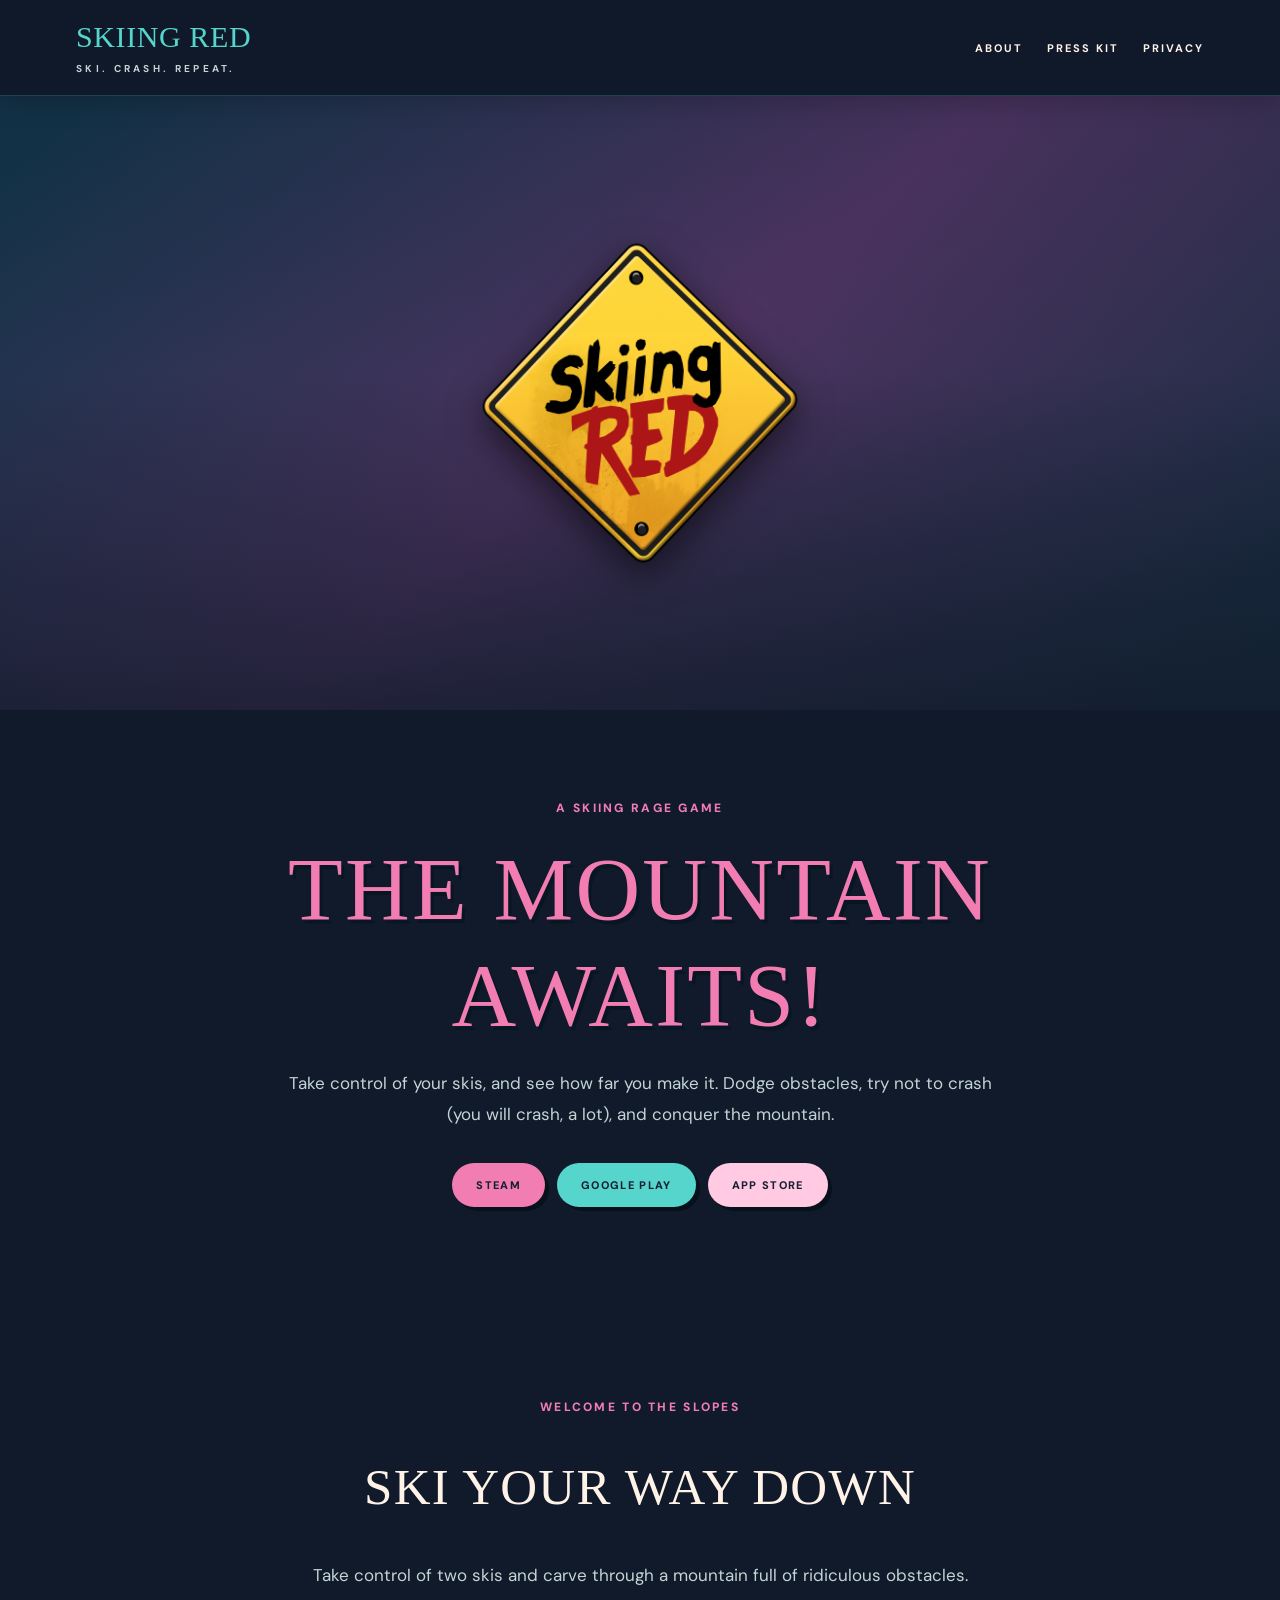
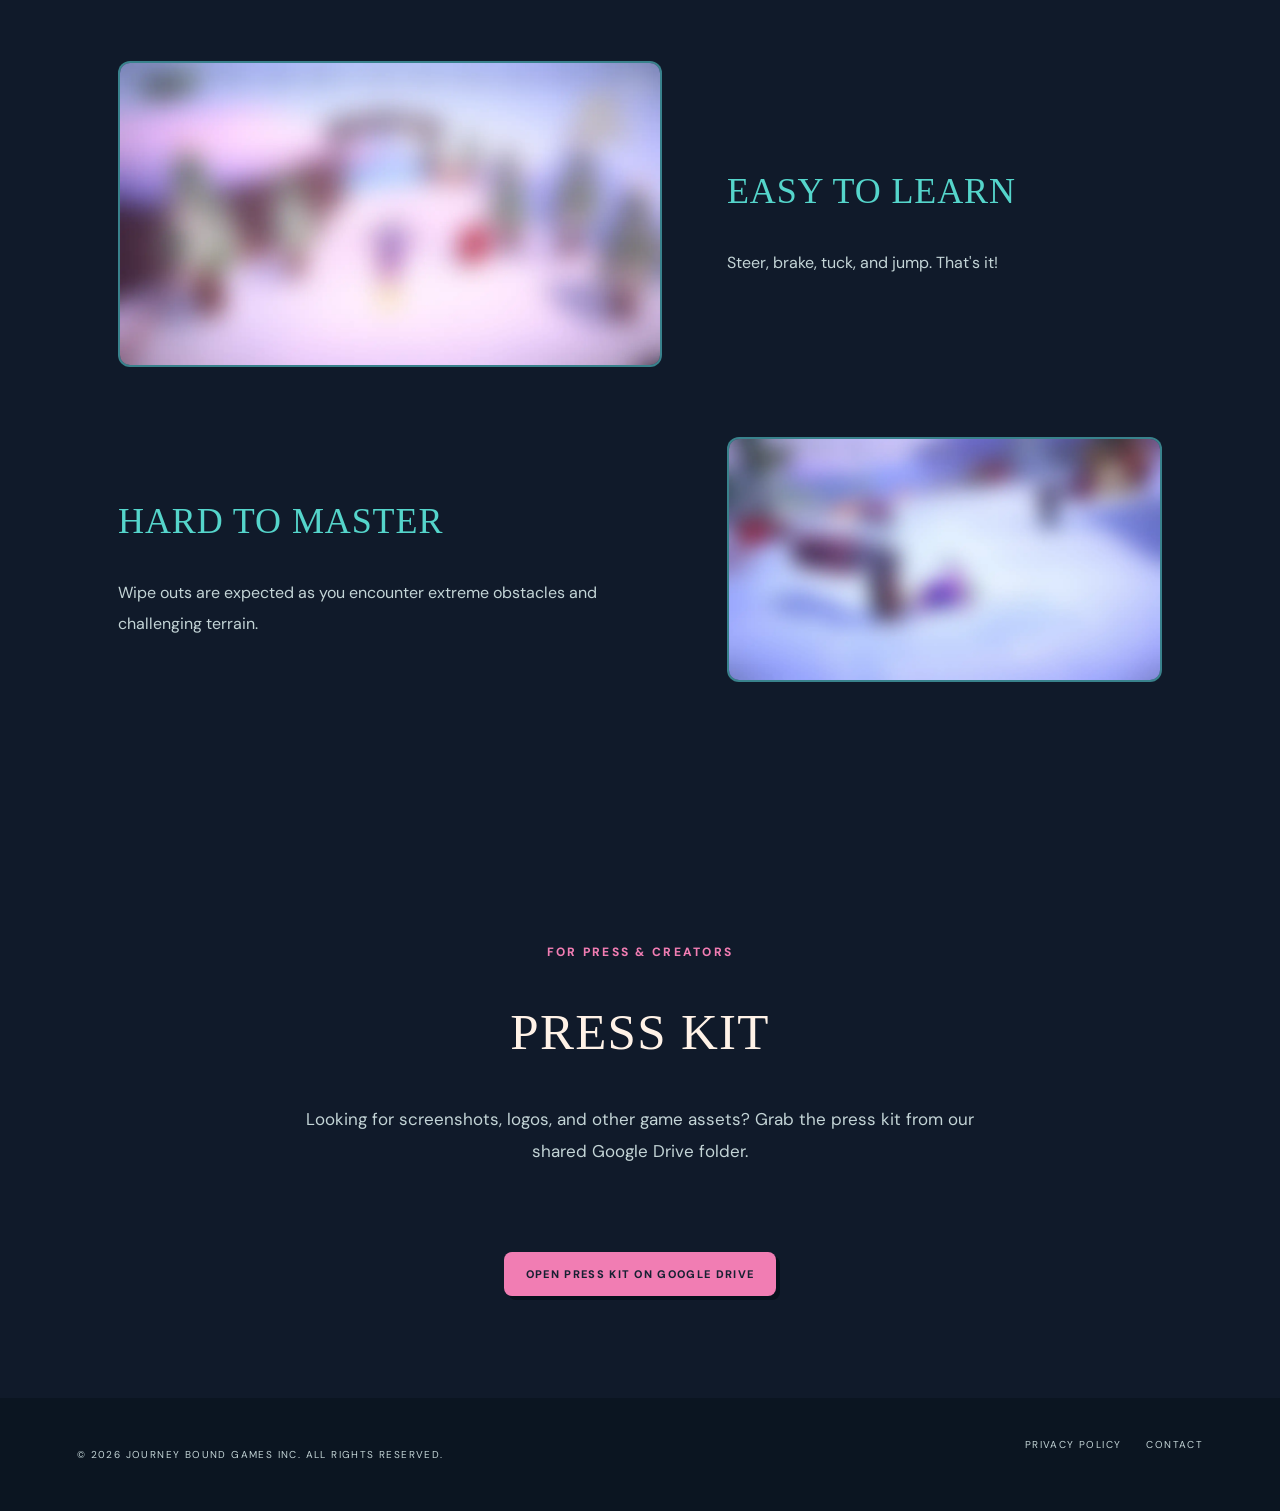
==== index.html @ 37cfb4f7 "Initial website upload Initial website upload" ====
<!doctype html>
<html lang="en"><head><meta charset="utf-8"><meta name="viewport" content="width=device-width, initial-scale=1"><meta name="description" content="A physics-based skiing rage game. Ski, crash, and try again."><title>Skiing Red - Ski. Crash. Repeat.</title><link rel="stylesheet" href="style.css"></head>
<body><header class="site-header"><div class="header-inner"><a class="brand" href="index.html">SKIING RED <span>SKI. CRASH. REPEAT.</span></a><nav><a href="#about">ABOUT</a><a href="#press-kit">PRESS KIT</a><a href="privacy.html">PRIVACY</a></nav></div></header>
<main><section class="hero"><div class="hero-art"><div class="hero-video" aria-hidden="true"><video autoplay muted loop playsinline preload="metadata" poster="assets/hero-poster.svg"><source src="assets/hero.mp4" type="video/mp4"></video></div><div class="hero-overlay"></div><img class="hero-logo" src="assets/logo.png" alt="Game logo placeholder"></div><div class="hero-copy"><p class="eyebrow">A SKIING RAGE GAME</p><h1>THE MOUNTAIN<br>AWAITS!</h1><p>Take control of your skis, and see how far you make it. Dodge obstacles, try not to crash (you will crash, a lot), and conquer the mountain.</p><div class="platforms"><a class="pill" href="#" aria-label="Steam link placeholder">STEAM</a><a class="pill" href="#" aria-label="Google Play link placeholder">GOOGLE PLAY</a><a class="pill" href="#" aria-label="Apple App Store link placeholder">APP STORE</a></div></div></section>
<section id="about" class="content-section"><p class="eyebrow">WELCOME TO THE SLOPES</p>
<h2>SKI YOUR WAY DOWN</h2>
<p>Take control of two skis and carve through a mountain full of ridiculous obstacles.</p>
<div class="feature"><div class="gameplay-media"><img src="assets/gameplay-01.webp" alt="Skiing gameplay screenshot" loading="lazy"></div><div>
<h3>EASY TO LEARN</h3>
<p>Steer, brake, tuck, and jump. That's it!</p></div></div><div class="feature reverse"><div class="gameplay-media"><img src="assets/gameplay-02.webp" alt="Skiing obstacles and gameplay screenshot" loading="lazy"></div><div>
<h3>HARD TO MASTER</h3>
<p>Wipe outs are expected as you encounter extreme obstacles and challenging terrain.</p></div></div></section>

<section id="press-kit" class="content-section press-kit"><p class="eyebrow">FOR PRESS & CREATORS</p><h2>PRESS KIT</h2><p>Looking for screenshots, logos, and other game assets? Grab the press kit from our shared Google Drive folder.</p><a class="pill press-kit-link" href="https://drive.google.com/drive/folders/1nKJYq8HhCAt_mFJvPpn0LbBB-xlCcKCn?usp=sharing" target="_blank" rel="noopener noreferrer" aria-label="Open press kit on Google Drive">OPEN PRESS KIT ON GOOGLE DRIVE</a></section></main>
<footer><p>© <span id="year">2026</span> JOURNEY BOUND GAMES INC. ALL RIGHTS RESERVED.</p><div><a href="privacy.html">PRIVACY POLICY</a><a href="mailto:contact@example.com">CONTACT</a></div></footer><script>document.getElementById('year').textContent=new Date().getFullYear();</script></body></html>
---- style.css ----
@import url('https://fonts.googleapis.com/css2?family=Chewy&family=DM+Sans:wght@400;500;600;700;800&display=swap');
:root{--ink:#f6ebd5;--muted:#b9c7ca;--paper:#101c2b;--ice:#192c3c;--blue:#f5a15d;--teal:#6bc9c1;--yellow:#f3ce83}*{box-sizing:border-box}html{scroll-behavior:smooth}body{margin:0;font-family:Arial,Helvetica,sans-serif;color:var(--ink);background:var(--paper)}a{color:inherit;text-decoration:none}.site-header{width:100%;margin:0;padding:0}.brand{font-weight:900;letter-spacing:.18em;font-size:21px;color:var(--yellow)}.brand span{display:block;font-size:10px;font-weight:400;letter-spacing:.33em;margin-top:8px;color:var(--muted)}.site-header nav{display:flex;flex-wrap:wrap;gap:24px;font-size:11px;letter-spacing:.18em;font-weight:700}.site-header nav a:hover,footer a:hover{color:var(--teal)}.hero-art{min-height:490px;background:linear-gradient(180deg,#263c56 0%,#c47768 57%,#f3b47d 70%,#243b50 70%,#101c2b 100%);display:grid;place-items:center;text-align:center;position:relative;overflow:hidden}.hero-art:before{content:"";position:absolute;inset:35% -5% 0;background:#314e60;clip-path:polygon(0 100%,0 55%,19% 18%,33% 58%,50% 0,68% 61%,83% 26%,100% 65%,100% 100%)}.hero-art:after{content:"";position:absolute;inset:58% -5% 0;background:#172b3c;clip-path:polygon(0 100%,0 68%,22% 18%,39% 65%,63% 7%,82% 55%,100% 18%,100% 100%)}.art-label{position:relative;z-index:1;font-size:12px;letter-spacing:.25em;color:var(--ink);background:#101c2bc9;padding:16px 22px;border:1px solid #f3ce8366}.hero-copy{text-align:center;padding:78px 20px 90px;max-width:760px;margin:auto}.eyebrow{letter-spacing:.28em;font-size:11px;font-weight:800;color:var(--teal)}h1,h2,h3{letter-spacing:.09em;line-height:1.18}h1{font-size:clamp(38px,6vw,74px);margin:20px 0;color:var(--yellow)}h2{font-size:clamp(26px,3vw,39px)}h3{font-size:23px;color:var(--yellow)}.hero-copy>p:not(.eyebrow),.content-section>p:not(.eyebrow){font-size:17px;line-height:1.85;color:var(--muted)}.platforms{display:flex;justify-content:center;gap:12px;flex-wrap:wrap;margin-top:32px}.pill{padding:15px 22px;background:var(--blue);color:#14212b;font-size:11px;font-weight:800;letter-spacing:.12em}.pill:hover{background:var(--yellow)}.pill:nth-child(2){background:var(--teal)}.content-section{max-width:1100px;margin:auto;padding:90px 28px;text-align:center}.content-section>p:not(.eyebrow){max-width:690px;margin:20px auto 65px}.feature{display:grid;grid-template-columns:1.25fr 1fr;align-items:center;gap:65px;margin:70px 0;text-align:left}.feature.reverse .placeholder{order:2}.feature p{line-height:1.9;color:var(--muted)}.placeholder{background:linear-gradient(155deg,#385c6d,#243b50 65%,#162938);min-height:310px;display:grid;place-content:center;text-align:center;color:var(--yellow);border:1px solid #6bc9c14d;letter-spacing:.15em;font-size:12px;line-height:2.2;position:relative}.placeholder:before{content:"✦";font-size:24px;color:var(--teal)}.placeholder small{letter-spacing:normal;color:var(--muted)}.trailer-section{text-align:center;background:var(--ice);padding:90px 25px;border-block:1px solid #6bc9c126}.note{color:var(--muted);font-size:13px}.video{max-width:850px;margin:40px auto 0}.video iframe{width:100%;aspect-ratio:16/9;border:0;background:#263843}.video-fallback{padding:20px}.video-fallback a{font-size:12px;letter-spacing:.15em;text-decoration:underline;color:var(--teal)}.shot-grid{display:grid;grid-template-columns:1fr 1fr;gap:20px;margin-top:40px}.shot-grid .placeholder{min-height:230px}footer{background:#0b1521;color:var(--muted);padding:40px 6%;display:flex;justify-content:space-between;gap:20px;flex-wrap:wrap;font-size:10px;letter-spacing:.14em}footer div{display:flex;gap:25px}.policy{max-width:820px;padding:70px 28px 110px;margin:auto}.policy h1{font-size:43px}.policy h2{font-size:21px;margin-top:42px;color:var(--yellow)}.policy p{line-height:1.9;color:var(--muted)}.policy .notice{background:#3c302c;padding:22px;color:#f3ce83;border-left:3px solid var(--blue)}@media(max-width:700px){.site-header{padding:22px;display:block;text-align:center}.site-header nav{justify-content:center;margin-top:25px;gap:15px}.hero-art{min-height:310px}.hero-copy{padding:55px 22px}.content-section{padding:65px 22px}.feature{grid-template-columns:1fr;gap:20px;margin:55px 0}.feature.reverse .placeholder{order:0}.shot-grid{grid-template-columns:1fr}.shot-grid .placeholder{min-height:200px}footer{justify-content:center;text-align:center}}

/* Retro alpine refresh — playful display type, readable body type */

:root{--ink:#fff2e7;--muted:#c3d4d6;--paper:#101a2a;--ice:#17283a;--blue:#f17db3;--teal:#55d5cb;--yellow:#ffcae2;--pink:#f17db3}
body{font-family:'DM Sans',Arial,sans-serif;background:var(--paper)}
h1,h2,h3,.brand{font-family:'Chewy','Trebuchet MS',cursive;font-weight:400;letter-spacing:.025em}
h1{color:var(--pink);font-size:clamp(48px,7vw,90px);text-shadow:3px 4px 0 #081623}
h2{color:var(--ink);font-size:clamp(34px,4vw,51px)}h3{color:var(--teal);font-size:clamp(27px,3vw,36px)}
.brand{color:var(--teal);font-size:30px;letter-spacing:.02em}.brand span{font-family:'DM Sans',sans-serif;font-weight:700}
.eyebrow{color:var(--pink);font-size:12px;letter-spacing:.19em}
.hero-art{background:linear-gradient(180deg,#1a3150 0%,#754a86 43%,#ed86b2 67%,#60cfc7 69%,#17374c 100%)}
.hero-art:before{background:#327b8c}.hero-art:after{background:#152e49}
.art-label{border-color:var(--pink);background:#101a2add;color:#fff2e7}
.pill{background:var(--pink);color:#172032;border-radius:8px;box-shadow:4px 4px 0 #07111c;transition:transform .15s,box-shadow .15s}
.pill:hover{background:#ffb3d4;transform:translateY(-2px);box-shadow:4px 6px 0 #07111c}.pill:nth-child(2){background:var(--teal)}
.placeholder{background:linear-gradient(145deg,#264a62,#2d4b65 55%,#3b315c);border:2px dashed #55d5cb88;border-radius:12px;color:#ffe4f0}
.placeholder:before{color:var(--pink)}.trailer-section{background:#192a40;border-block-color:#55d5cb44}
.video iframe{border:2px solid #55d5cb66;border-radius:12px}.video-fallback a{color:var(--teal)}
.policy h1{color:var(--pink)}.policy h2{color:var(--teal);font-size:30px}.policy .notice{background:#3a2845;border-left-color:var(--pink);color:var(--ink)}
::selection{background:var(--pink);color:#101a2a}

/* Press kit section */
.press-kit { text-align: center; max-width: 850px; margin-inline: auto; }
.press-kit .pill { display: inline-flex; margin: 1.25rem auto .75rem; }
.press-kit .note { font-size: .9rem; opacity: .75; }

/* Full-bleed blurred trailer behind a replaceable transparent PNG logo */
.hero-art{min-height:clamp(380px,48vw,680px);isolation:isolate;background:#13263a}
.hero-art::before,.hero-art::after{display:none}
.hero-video{position:absolute;inset:-65px;overflow:hidden;filter:blur(15px) saturate(1.25);transform:scale(1.06);z-index:-2;pointer-events:none}
.hero-video iframe{position:absolute;top:50%;left:50%;width:max(100%,177.78vh);height:max(100%,56.25vw);transform:translate(-50%,-50%);border:0;pointer-events:none}
.hero-overlay{position:absolute;inset:0;z-index:-1;background:linear-gradient(180deg,rgba(12,24,41,.5),rgba(17,27,47,.30) 40%,rgba(16,26,42,.85))}
.hero-logo{width:min(70%,640px);max-height:350px;object-fit:contain;filter:drop-shadow(0 12px 18px rgba(0,0,0,.55))}
.platforms .pill{border-radius:999px;padding:15px 24px}
.platforms .pill:nth-child(3){background:#ffcae2}
@media(max-width:700px){.hero-art{min-height:350px}.hero-logo{width:85%}.hero-video iframe{width:max(100%,177.78vh);height:max(100%,56.25vw)}}
@media(prefers-reduced-motion:reduce){.hero-video{display:none}.hero-art{background:linear-gradient(145deg,#214a61,#663b72,#17283a)}}

/* Local hero video */
.hero-art{background:linear-gradient(140deg,#173e55 5%,#663e76 50%,#1b3449 95%)}
.hero-video{inset:-24px;filter:blur(12px) saturate(1.2);transform:scale(1.06)}
.hero-video video{width:100%;height:100%;object-fit:cover;display:block}
.hero-overlay{background:linear-gradient(180deg,rgba(12,24,41,.35),rgba(12,24,41,.28) 45%,rgba(16,26,42,.8))}
.video{width:min(100%,850px)}
.trailer-poster,.trailer-player{width:100%;aspect-ratio:16/9;border:2px solid #55d5cb66;border-radius:12px;display:block;overflow:hidden;background:#15283a}
.trailer-poster{position:relative;cursor:pointer;padding:0;color:#fff}
.trailer-poster img{width:100%;height:100%;object-fit:cover;display:block}
.trailer-poster::after{content:"";position:absolute;inset:0;background:rgba(8,15,27,.22)}
.play-icon{position:absolute;top:50%;left:50%;transform:translate(-50%,-50%);z-index:1;border-radius:50%;width:76px;height:76px;display:grid;place-items:center;background:#f17db3;color:#101a2a;font-size:30px;box-shadow:0 5px 20px #0007}
.trailer-label{position:absolute;bottom:18px;left:20px;z-index:1;font-weight:800;letter-spacing:.12em;font-size:12px}
.trailer-poster:hover .play-icon{background:#55d5cb}
.video-fallback{padding:14px;margin:0}
@media(prefers-reduced-motion:reduce){.hero-video{display:none}}

/* Gameplay screenshots and tuned hero video */
.hero-video{filter:blur(4px) saturate(1.2)}
.gameplay-media{width:100%;aspect-ratio:16/9;overflow:hidden;border-radius:12px;background:#264a62;border:2px solid #55d5cb66}
.gameplay-media img{display:block;width:100%;height:100%;object-fit:cover}
.feature.reverse .gameplay-media{order:2}
@media(max-width:700px){.feature.reverse .gameplay-media{order:0}}

/* Privacy policy additions */
.policy-intro {border-left:4px solid #55d5cb;padding:1rem 1.5rem;background:rgba(85,213,203,.06);border-radius:0 12px 12px 0;margin:1.5rem 0;}
.policy-intro h2 {color:#55d5cb;}
.policy-section {margin:2rem 0;}
.policy-section h2 {color:#f17db3;}
.policy-section p {line-height:1.85;}

/* Sticky full-width header. Adjust this one value to change desktop spacing. */
:root { --header-content-width: 1200px; }
.site-header {
  position: sticky;
  top: 0;
  z-index: 1000;
  width: 100%;
  max-width: none;
  margin: 0;
  padding: 0;
  background: rgba(16, 26, 42, .96);
  border-bottom: 1px solid rgba(85, 213, 203, .22);
  box-shadow: 0 8px 24px rgba(0, 0, 0, .18);
}
@supports (backdrop-filter: blur(10px)) {
  .site-header { backdrop-filter: blur(10px); }
}
.header-inner {
  width: 100%;
  max-width: var(--header-content-width);
  margin-inline: auto;
  padding: 20px 36px;
  display: flex;
  justify-content: space-between;
  align-items: center;
  gap: 25px;
}
html { scroll-padding-top: 110px; }
@media (max-width: 700px) {
  .header-inner {
    padding: 12px 18px;
    flex-direction: column;
    gap: 10px;
    text-align: center;
  }
  .site-header nav { justify-content: center; margin-top: 0; }
  .brand { font-size: 24px; }
  html { scroll-padding-top: 130px; }
}

/* Privacy policy body and bullets */
.policy-section ul { list-style: disc outside; padding-left: 1.7rem; margin: 1rem 0 1.5rem; }
.policy-section li { display: list-item; color: inherit; line-height: 1.85; margin-bottom: .8rem; }
.policy-section li::marker { color: #f17db3; }
.policy-section p, .policy-section li { color: rgba(235,242,248,.75); }
.policy-section strong { color: inherit; font-weight: 700; }

/* Third-party services list */
.policy-section ul { list-style: disc; padding-left: 28px; margin: 16px 0 24px; }
.policy-section li { color: rgba(235,242,248,.75); margin-bottom: 12px; line-height: 1.7; }
.policy-section li a { color: #69e1d3; }


/* Privacy policy links */
.policy-section a {
    color: #57E6D5;
    text-decoration: underline;
    text-decoration-thickness: 1px;
    text-underline-offset: 3px;
    font-weight: 600;
    transition: color 0.2s ease;
}

.policy-section a:hover {
    color: #FFFFFF;
}

.policy-section a:focus-visible {
    outline: 2px solid #57E6D5;
    outline-offset: 3px;
    border-radius: 2px;
}
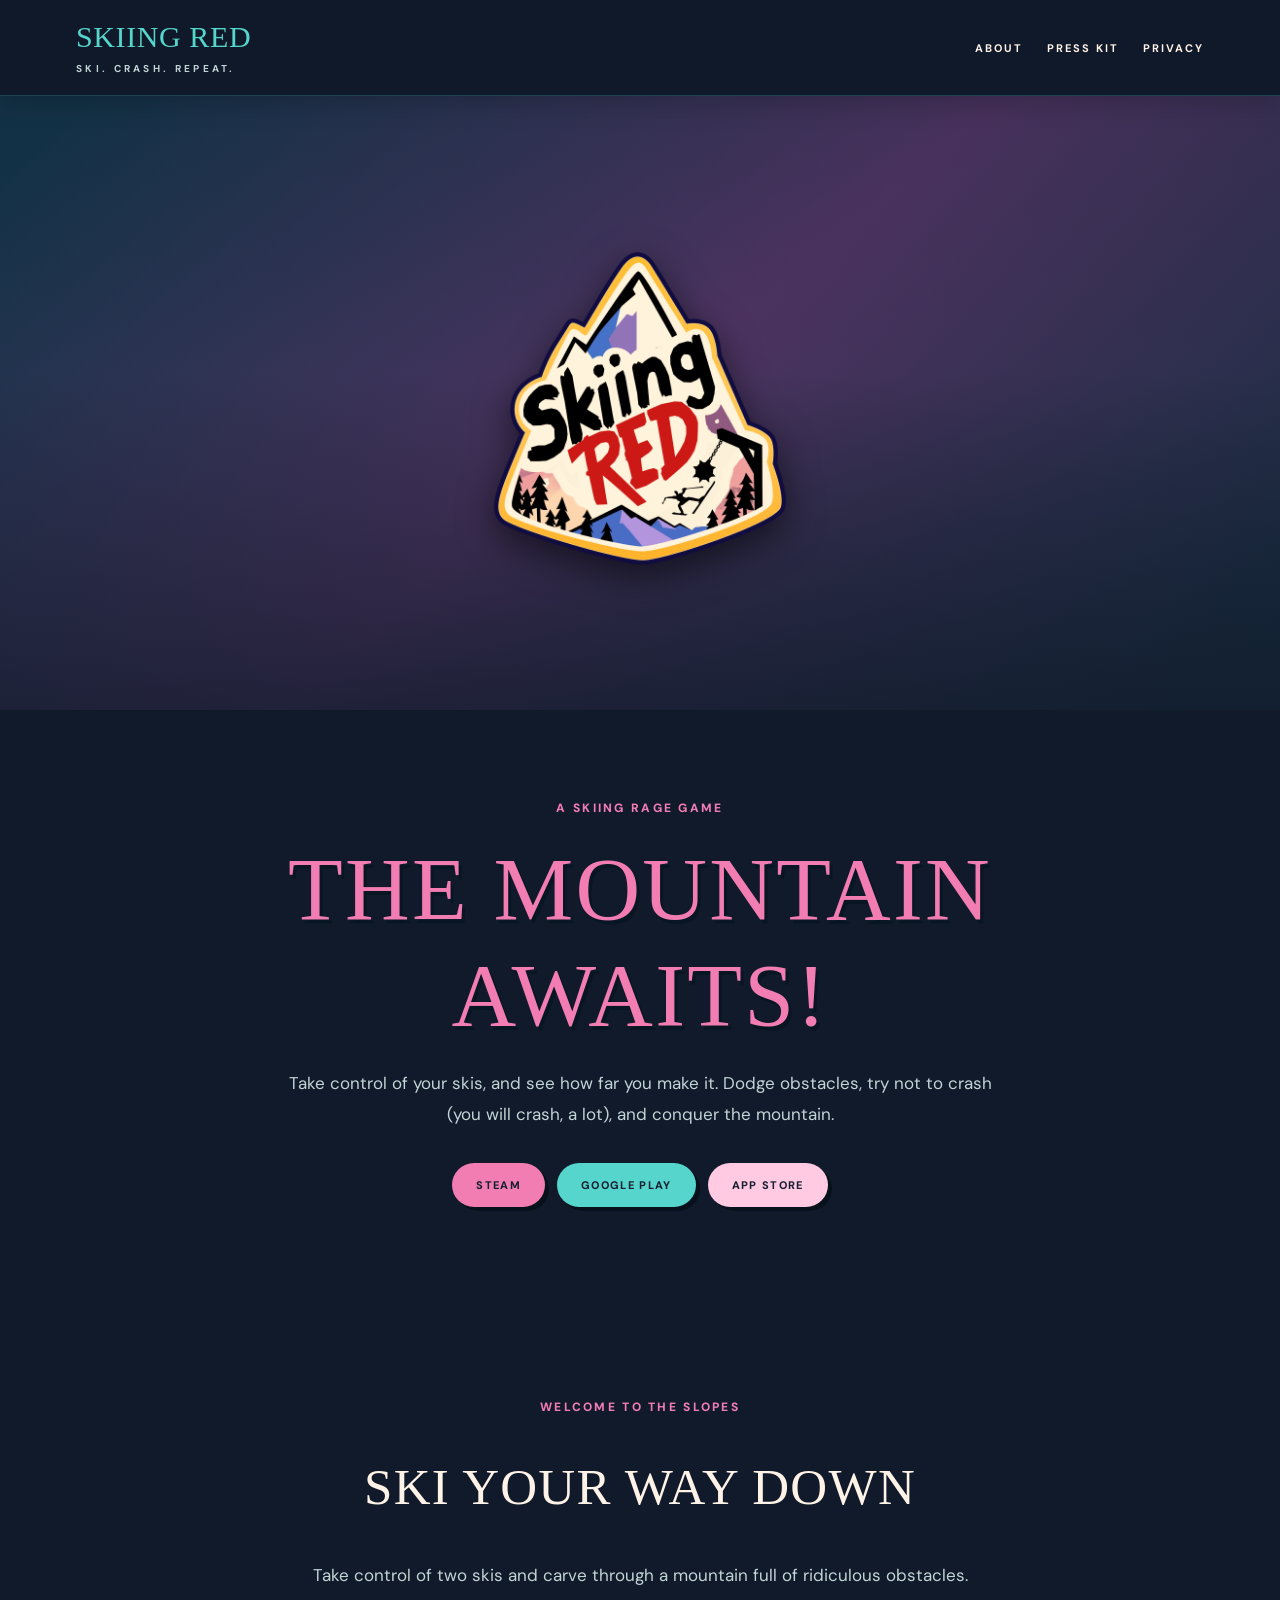
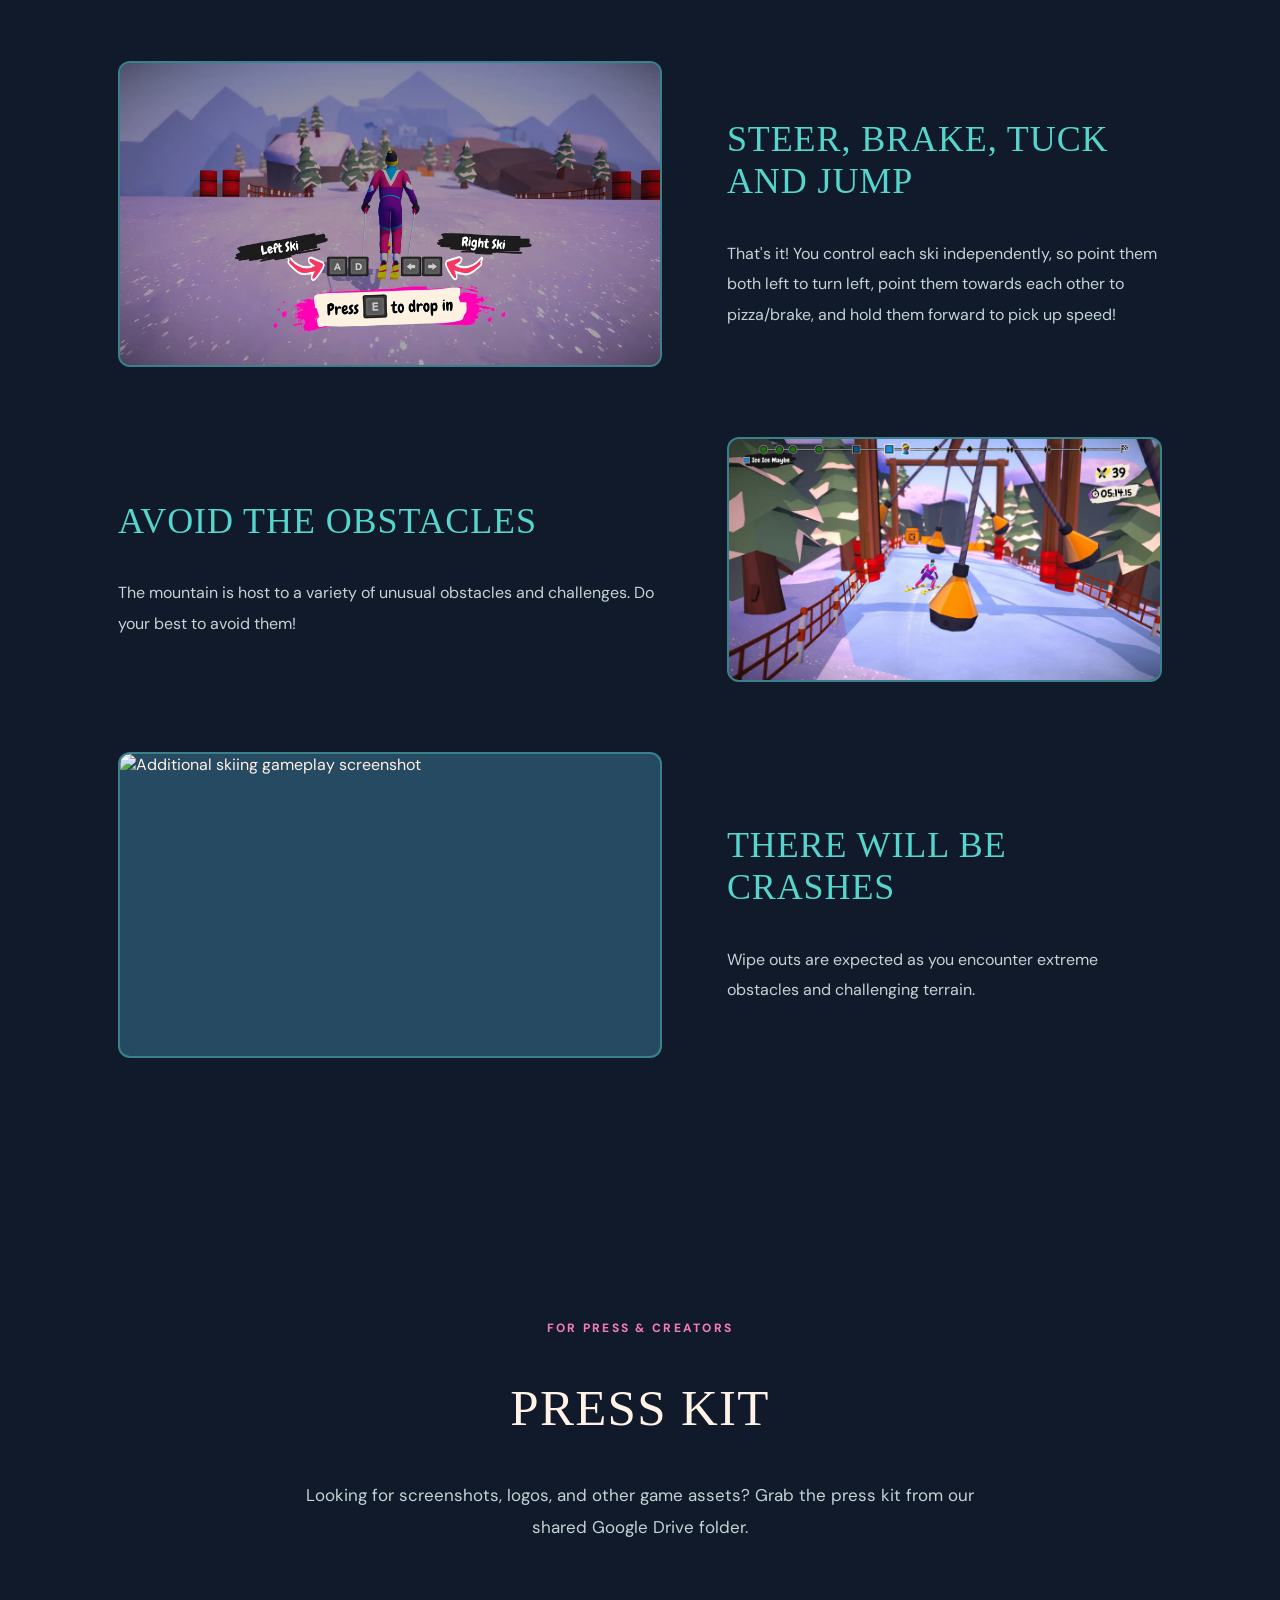
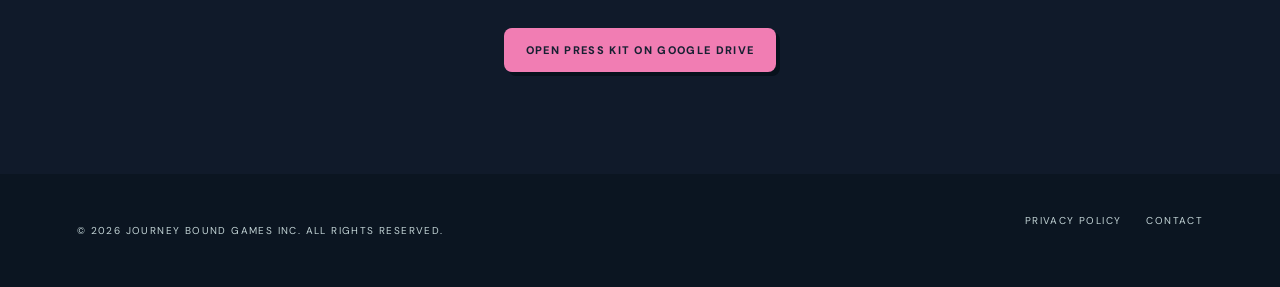
==== commit 739d5f65: "Room for another image Modified some text" ====
--- a/index.html
+++ b/index.html
@@ -1,15 +1,59 @@
 <!doctype html>
-<html lang="en"><head><meta charset="utf-8"><meta name="viewport" content="width=device-width, initial-scale=1"><meta name="description" content="A physics-based skiing rage game. Ski, crash, and try again."><title>Skiing Red - Ski. Crash. Repeat.</title><link rel="stylesheet" href="style.css"></head>
+<html lang="en">
+<head><meta charset="utf-8"><meta name="viewport" content="width=device-width, initial-scale=1"><link rel="icon" type="image/png" href="assets/favicon.png">
+<meta name="description" content="A physics-based skiing rage game. Ski, crash, and try again."><title>Skiing Red - Ski. Crash. Repeat.</title><link rel="stylesheet" href="style.css">
+</head>
 <body><header class="site-header"><div class="header-inner"><a class="brand" href="index.html">SKIING RED <span>SKI. CRASH. REPEAT.</span></a><nav><a href="#about">ABOUT</a><a href="#press-kit">PRESS KIT</a><a href="privacy.html">PRIVACY</a></nav></div></header>
 <main><section class="hero"><div class="hero-art"><div class="hero-video" aria-hidden="true"><video autoplay muted loop playsinline preload="metadata" poster="assets/hero-poster.svg"><source src="assets/hero.mp4" type="video/mp4"></video></div><div class="hero-overlay"></div><img class="hero-logo" src="assets/logo.png" alt="Game logo placeholder"></div><div class="hero-copy"><p class="eyebrow">A SKIING RAGE GAME</p><h1>THE MOUNTAIN<br>AWAITS!</h1><p>Take control of your skis, and see how far you make it. Dodge obstacles, try not to crash (you will crash, a lot), and conquer the mountain.</p><div class="platforms"><a class="pill" href="#" aria-label="Steam link placeholder">STEAM</a><a class="pill" href="#" aria-label="Google Play link placeholder">GOOGLE PLAY</a><a class="pill" href="#" aria-label="Apple App Store link placeholder">APP STORE</a></div></div></section>
 <section id="about" class="content-section"><p class="eyebrow">WELCOME TO THE SLOPES</p>
 <h2>SKI YOUR WAY DOWN</h2>
 <p>Take control of two skis and carve through a mountain full of ridiculous obstacles.</p>
-<div class="feature"><div class="gameplay-media"><img src="assets/gameplay-01.webp" alt="Skiing gameplay screenshot" loading="lazy"></div><div>
-<h3>EASY TO LEARN</h3>
-<p>Steer, brake, tuck, and jump. That's it!</p></div></div><div class="feature reverse"><div class="gameplay-media"><img src="assets/gameplay-02.webp" alt="Skiing obstacles and gameplay screenshot" loading="lazy"></div><div>
-<h3>HARD TO MASTER</h3>
-<p>Wipe outs are expected as you encounter extreme obstacles and challenging terrain.</p></div></div></section>
+<div class="feature">
+    <div class="gameplay-media">
+        <img src="assets/gameplay-01.webp"
+             alt="Skiing gameplay screenshot"
+             loading="lazy">
+    </div>
+    <div>
+        <h3>STEER, BRAKE, TUCK AND JUMP</h3>
+        <p>
+            That's it! You control each ski independently, so point
+            them both left to turn left, point them towards each other
+            to pizza/brake, and hold them forward to pick up speed!
+        </p>
+    </div>
+</div>
 
+<div class="feature reverse">
+    <div class="gameplay-media">
+        <img src="assets/gameplay-02.webp"
+             alt="Skiing obstacles and gameplay screenshot"
+             loading="lazy">
+    </div>
+    <div>
+        <h3>AVOID THE OBSTACLES</h3>
+        <p>
+            The mountain is host to a variety of unusual obstacles
+            and challenges. Do your best to avoid them!
+        </p>
+    </div>
+</div>
+
+<div class="feature">
+    <div class="gameplay-media">
+        <img src="assets/gameplay-03.webp"
+             alt="Additional skiing gameplay screenshot"
+             loading="lazy">
+    </div>
+    <div>
+        <h3>THERE WILL BE CRASHES</h3>
+        <p>
+            Wipe outs are expected as you encounter extreme obstacles
+            and challenging terrain.
+        </p>
+    </div>
+</div>
+
+</section>
 <section id="press-kit" class="content-section press-kit"><p class="eyebrow">FOR PRESS & CREATORS</p><h2>PRESS KIT</h2><p>Looking for screenshots, logos, and other game assets? Grab the press kit from our shared Google Drive folder.</p><a class="pill press-kit-link" href="https://drive.google.com/drive/folders/1nKJYq8HhCAt_mFJvPpn0LbBB-xlCcKCn?usp=sharing" target="_blank" rel="noopener noreferrer" aria-label="Open press kit on Google Drive">OPEN PRESS KIT ON GOOGLE DRIVE</a></section></main>
 <footer><p>© <span id="year">2026</span> JOURNEY BOUND GAMES INC. ALL RIGHTS RESERVED.</p><div><a href="privacy.html">PRIVACY POLICY</a><a href="mailto:contact@example.com">CONTACT</a></div></footer><script>document.getElementById('year').textContent=new Date().getFullYear();</script></body></html>
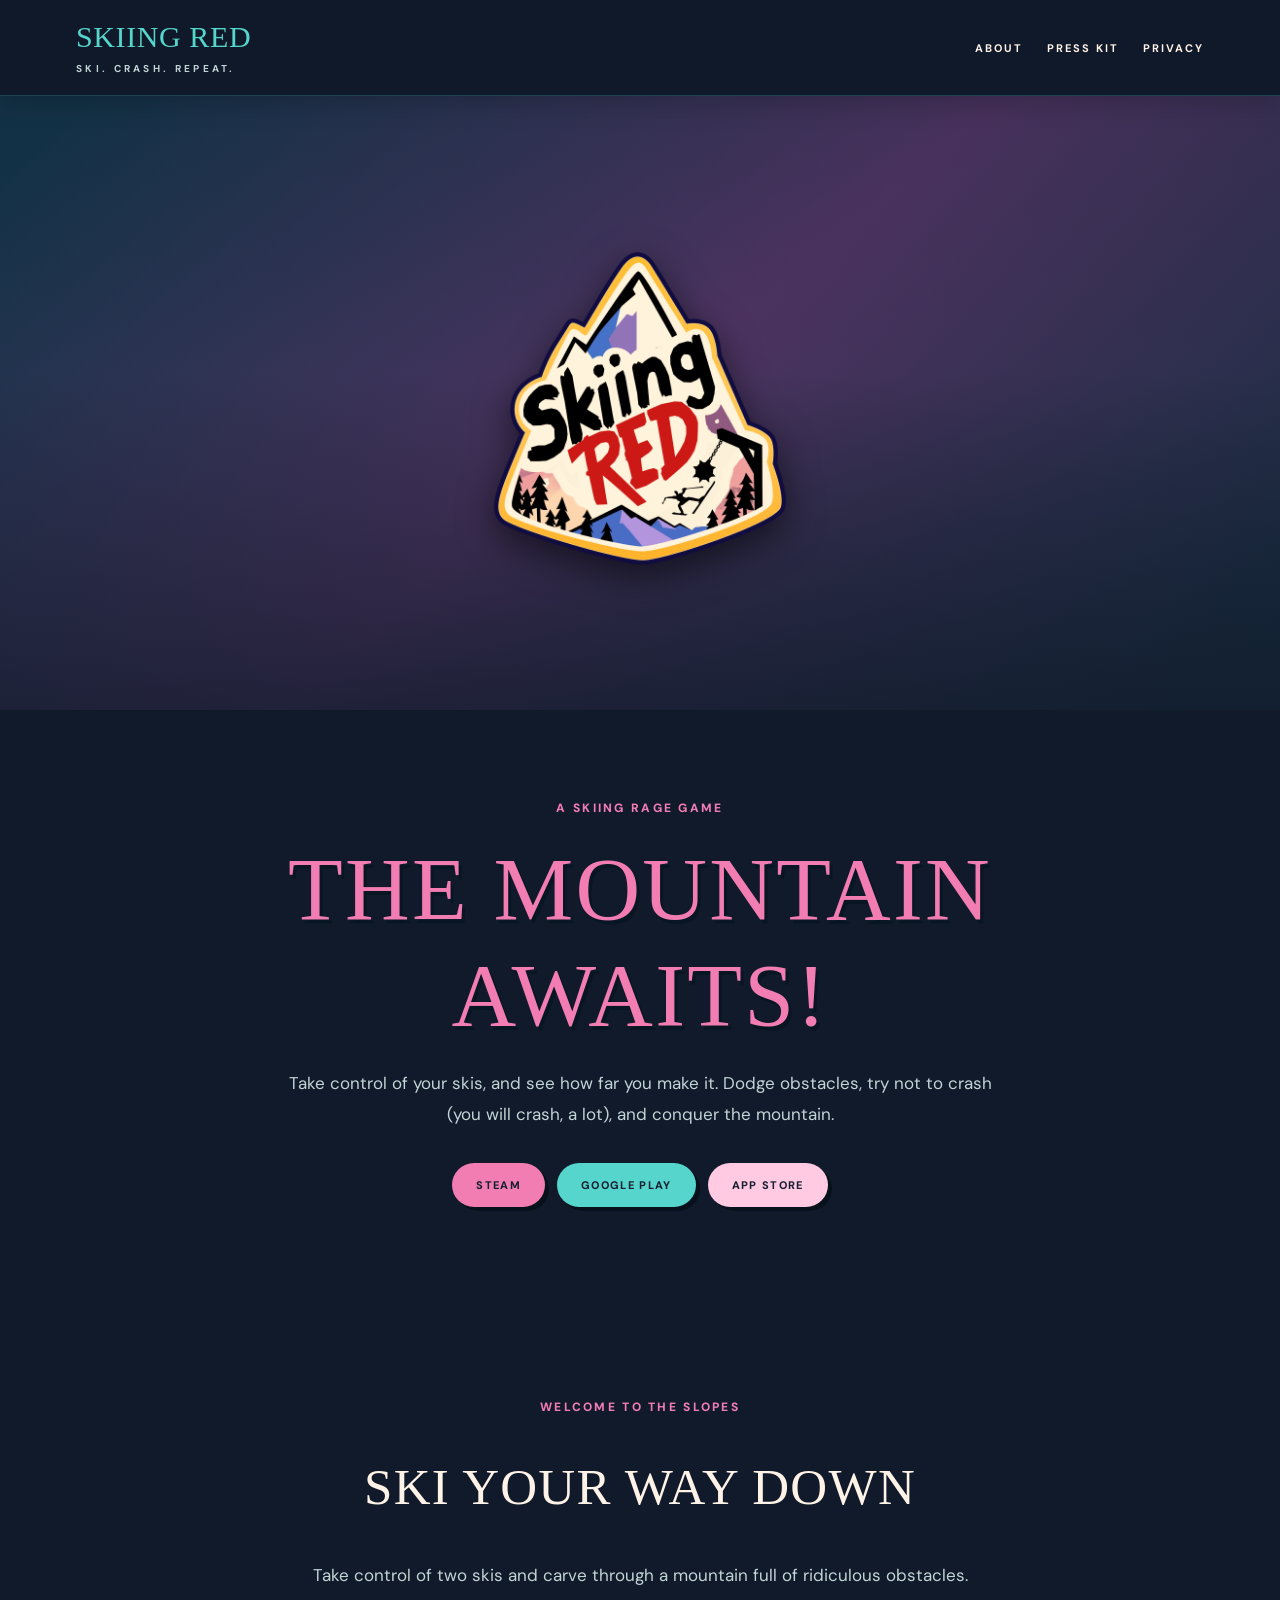
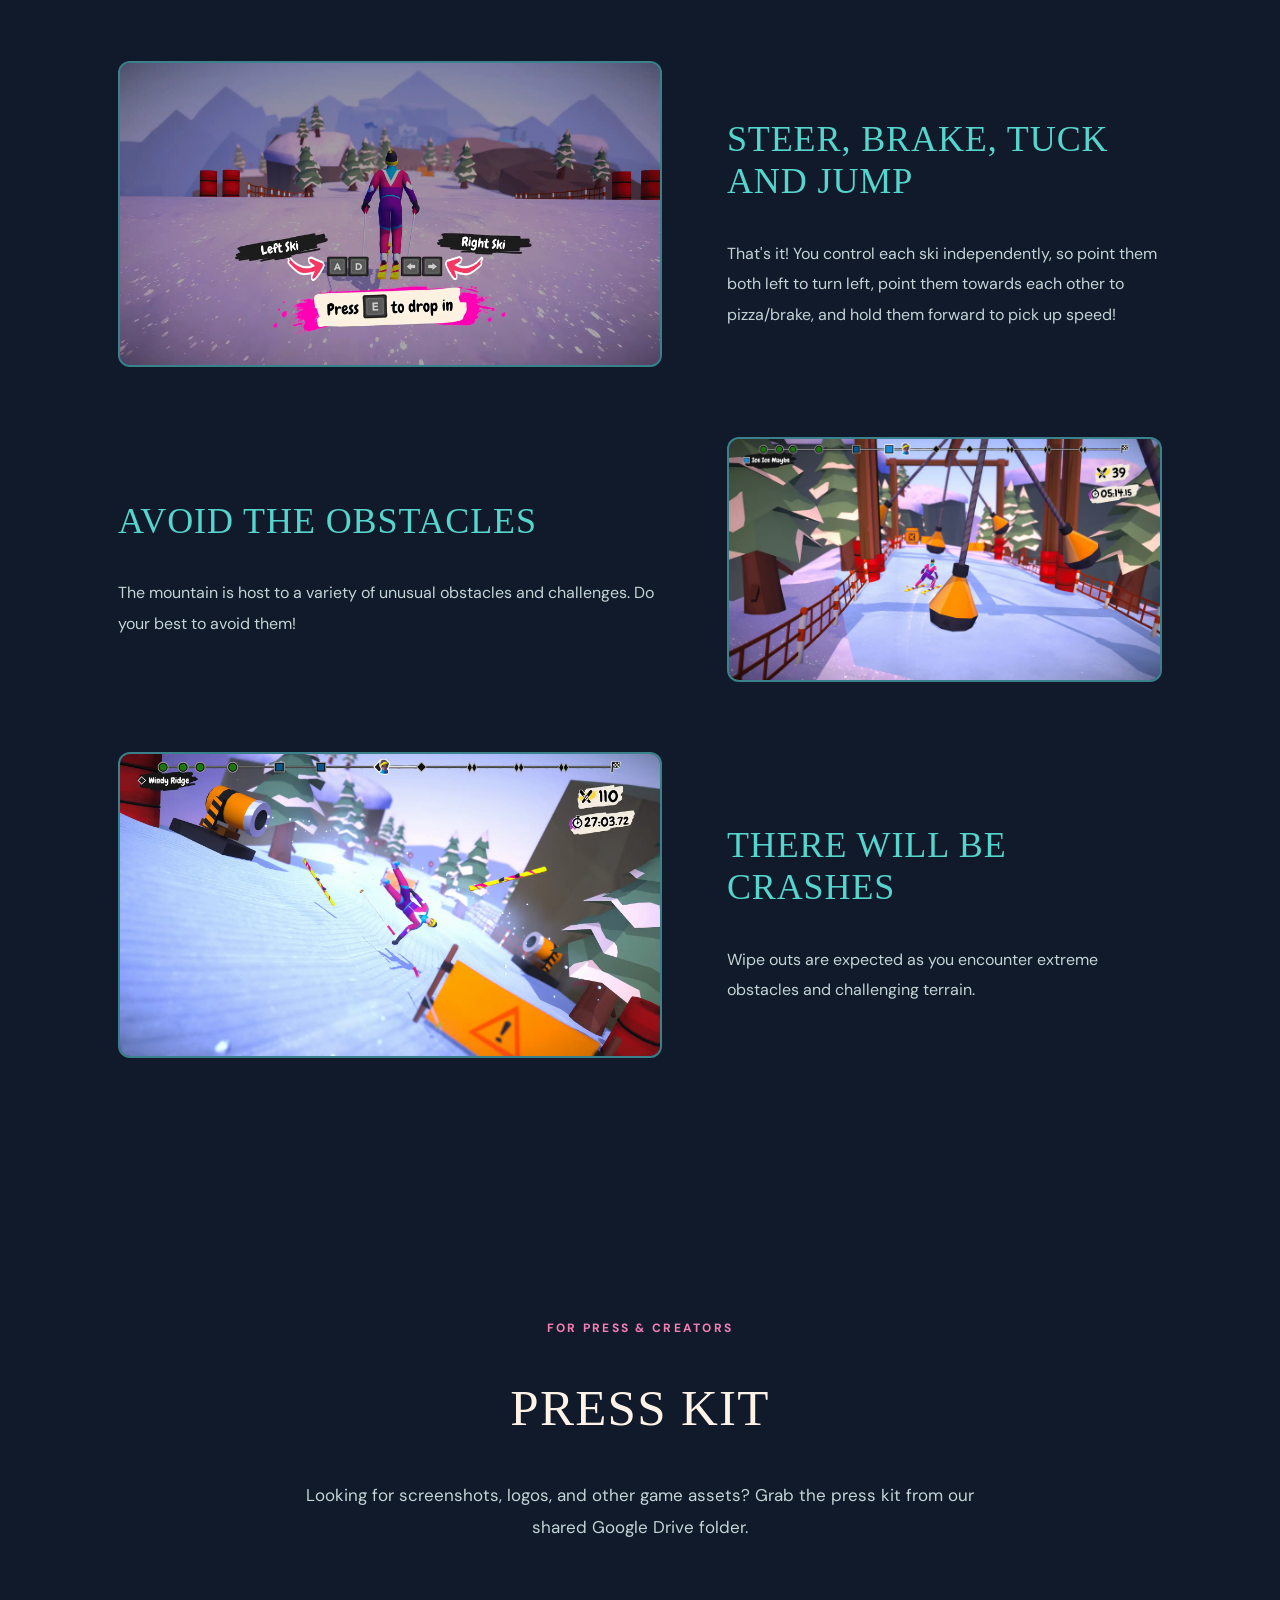
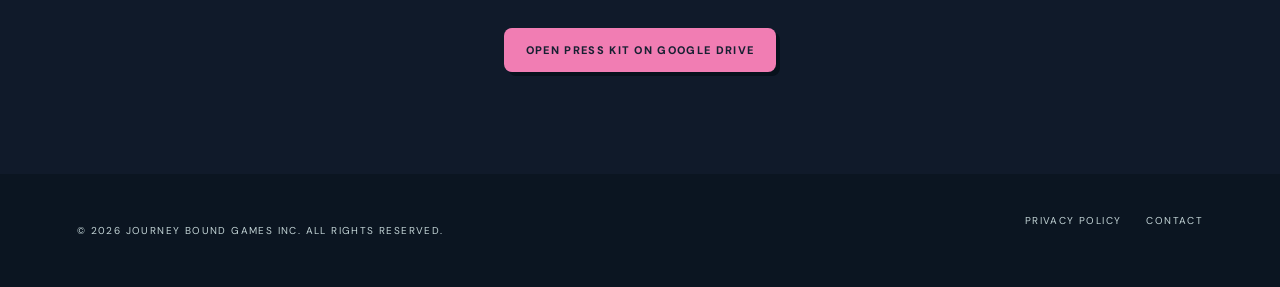
==== commit de5b0b68: "Steam link working Steam link connected" ====
--- a/index.html
+++ b/index.html
@@ -4,7 +4,7 @@
 <meta name="description" content="A physics-based skiing rage game. Ski, crash, and try again."><title>Skiing Red - Ski. Crash. Repeat.</title><link rel="stylesheet" href="style.css">
 </head>
 <body><header class="site-header"><div class="header-inner"><a class="brand" href="index.html">SKIING RED <span>SKI. CRASH. REPEAT.</span></a><nav><a href="#about">ABOUT</a><a href="#press-kit">PRESS KIT</a><a href="privacy.html">PRIVACY</a></nav></div></header>
-<main><section class="hero"><div class="hero-art"><div class="hero-video" aria-hidden="true"><video autoplay muted loop playsinline preload="metadata" poster="assets/hero-poster.svg"><source src="assets/hero.mp4" type="video/mp4"></video></div><div class="hero-overlay"></div><img class="hero-logo" src="assets/logo.png" alt="Game logo placeholder"></div><div class="hero-copy"><p class="eyebrow">A SKIING RAGE GAME</p><h1>THE MOUNTAIN<br>AWAITS!</h1><p>Take control of your skis, and see how far you make it. Dodge obstacles, try not to crash (you will crash, a lot), and conquer the mountain.</p><div class="platforms"><a class="pill" href="#" aria-label="Steam link placeholder">STEAM</a><a class="pill" href="#" aria-label="Google Play link placeholder">GOOGLE PLAY</a><a class="pill" href="#" aria-label="Apple App Store link placeholder">APP STORE</a></div></div></section>
+<main><section class="hero"><div class="hero-art"><div class="hero-video" aria-hidden="true"><video autoplay muted loop playsinline preload="metadata" poster="assets/hero-poster.svg"><source src="assets/hero.mp4" type="video/mp4"></video></div><div class="hero-overlay"></div><img class="hero-logo" src="assets/logo.png" alt="Game logo placeholder"></div><div class="hero-copy"><p class="eyebrow">A SKIING RAGE GAME</p><h1>THE MOUNTAIN<br>AWAITS!</h1><p>Take control of your skis, and see how far you make it. Dodge obstacles, try not to crash (you will crash, a lot), and conquer the mountain.</p><div class="platforms"><a class="pill" href="https://store.steampowered.com/app/5290540/Skiing_Red/" aria-label="Steam link placeholder">STEAM</a><a class="pill" href="#" aria-label="Google Play link placeholder">GOOGLE PLAY</a><a class="pill" href="#" aria-label="Apple App Store link placeholder">APP STORE</a></div></div></section>
 <section id="about" class="content-section"><p class="eyebrow">WELCOME TO THE SLOPES</p>
 <h2>SKI YOUR WAY DOWN</h2>
 <p>Take control of two skis and carve through a mountain full of ridiculous obstacles.</p>
